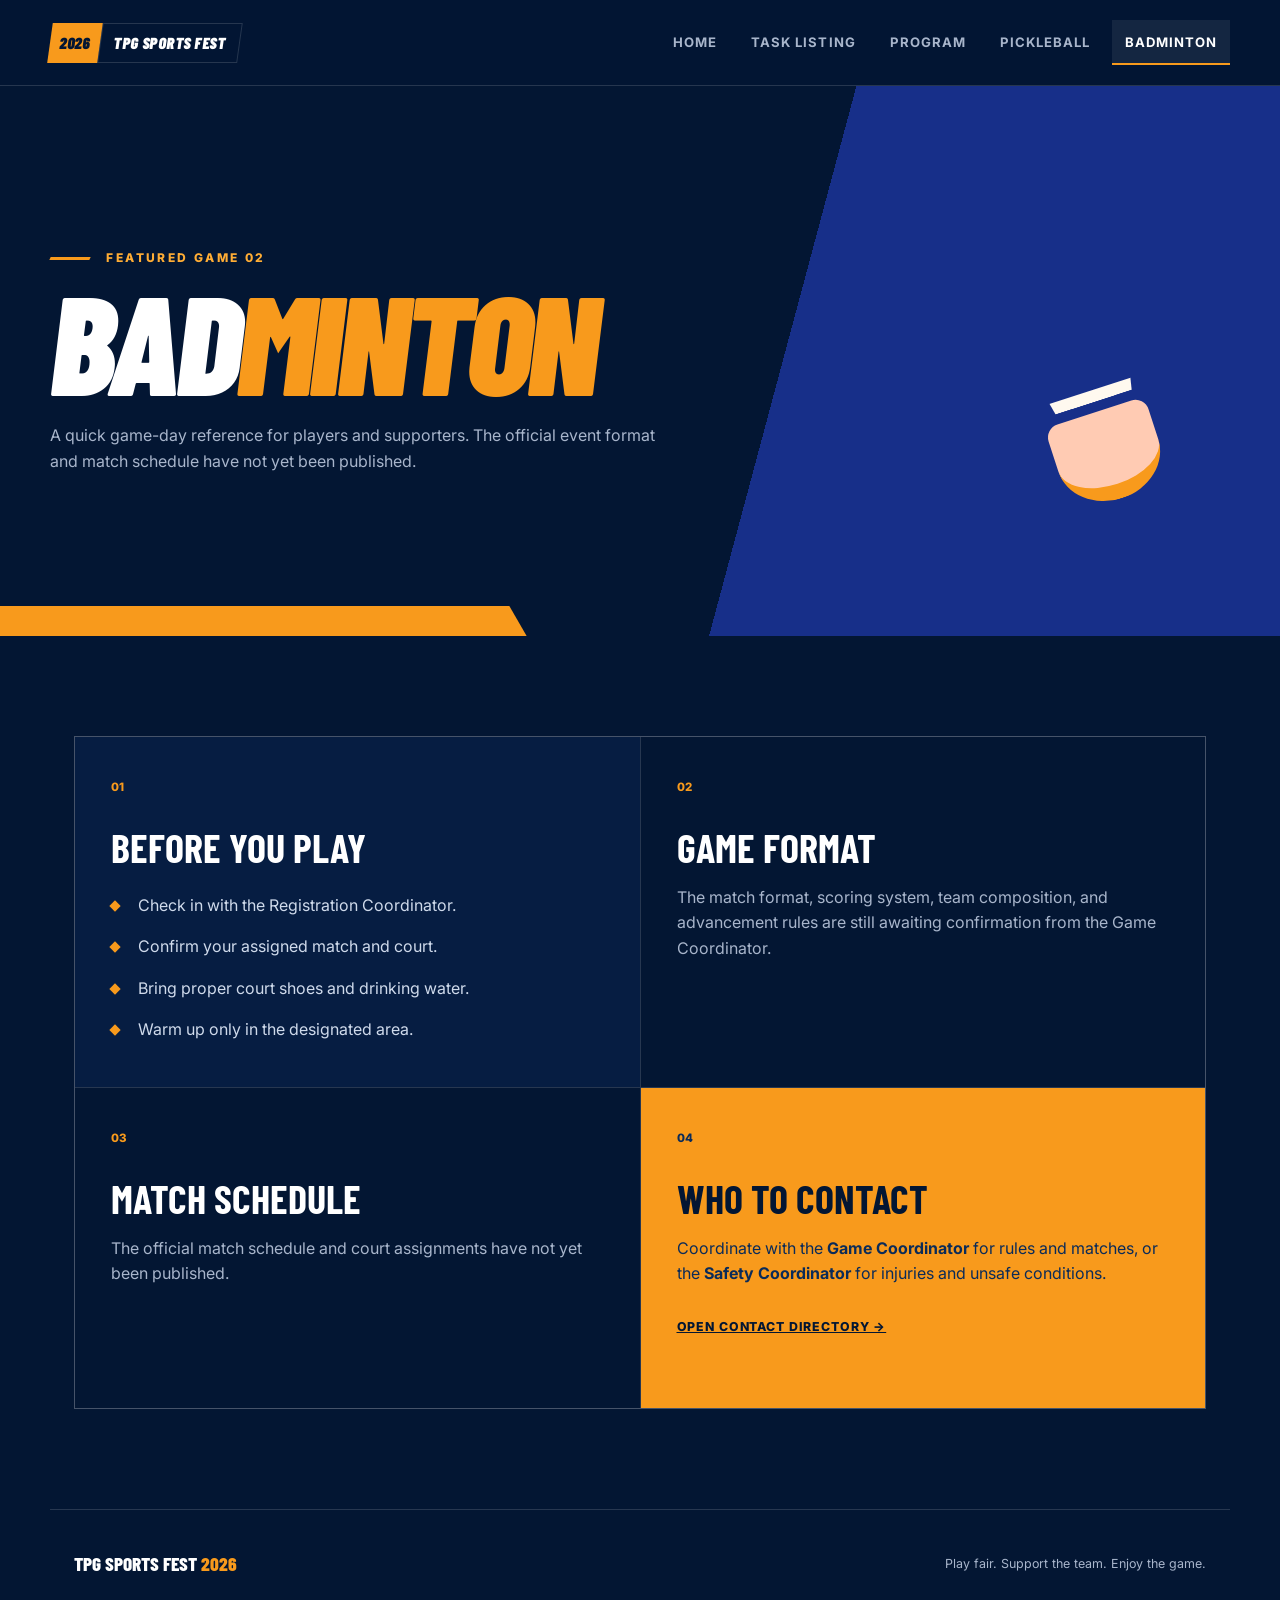
==== pages/badminton/index.html @ 9390f643 "feat: base pages" ====
<!doctype html>
<html lang="en">
<head>
  <meta charset="utf-8"><meta name="viewport" content="width=device-width, initial-scale=1"><meta name="description" content="TPG Sports Fest 2026 Badminton game guide."><title>Badminton | TPG Sports Fest 2026</title>
  <link rel="preconnect" href="https://fonts.googleapis.com"><link rel="preconnect" href="https://fonts.gstatic.com" crossorigin><link href="https://fonts.googleapis.com/css2?family=Barlow+Condensed:ital,wght@0,700;0,800;0,900;1,800;1,900&family=Inter:wght@400;500;600;700;800&display=swap" rel="stylesheet"><link rel="stylesheet" href="assets/css/badminton-page.css"><script src="assets/js/badminton-page.js" defer></script>
</head>
<body>
  <header class="siteHeader"><a class="eventBrand" href="../../index.html" aria-label="TPG Sports Fest 2026 home"><span class="eventBrandYear">2026</span><span class="eventBrandName">TPG Sports Fest</span></a><button class="navigationToggle" type="button" aria-expanded="false" aria-controls="primaryNavigation"><span class="visuallyHidden">Open navigation</span><span></span><span></span><span></span></button><nav class="primaryNavigation" id="primaryNavigation" aria-label="Primary navigation"><a href="../../index.html">Home</a><a href="../task-listing/">Task Listing</a><a href="../program/">Program</a><a href="../pickleball/">Pickleball</a><a class="isActive" href="../badminton/" aria-current="page">Badminton</a></nav></header>
  <main>
    <section class="gameHero gameHeroBadminton"><div class="gameHeroCopy"><p class="eyebrow"><span></span> Featured game 02</p><h1>Bad<em>minton</em></h1><p>A quick game-day reference for players and supporters. The official event format and match schedule have not yet been published.</p></div><div class="sportGraphic sportGraphicShuttlecock" aria-hidden="true"><span></span><i></i><b></b></div></section>
    <section class="contentSection">
      <div class="gameInformationGrid">
        <article class="informationCard informationCardFeatured"><span class="informationNumber">01</span><h2>Before you play</h2><ul class="checkList"><li>Check in with the Registration Coordinator.</li><li>Confirm your assigned match and court.</li><li>Bring proper court shoes and drinking water.</li><li>Warm up only in the designated area.</li></ul></article>
        <article class="informationCard"><span class="informationNumber">02</span><h2>Game format</h2><p>The match format, scoring system, team composition, and advancement rules are still awaiting confirmation from the Game Coordinator.</p></article>
        <article class="informationCard"><span class="informationNumber">03</span><h2>Match schedule</h2><p>The official match schedule and court assignments have not yet been published.</p></article>
        <article class="informationCard informationCardAccent"><span class="informationNumber">04</span><h2>Who to contact</h2><p>Coordinate with the <strong>Game Coordinator</strong> for rules and matches, or the <strong>Safety Coordinator</strong> for injuries and unsafe conditions.</p><a href="../task-listing/">Open contact directory →</a></article>
      </div>
    </section>
  </main>
  <footer class="siteFooter"><p>TPG Sports Fest <span>2026</span></p><p>Play fair. Support the team. Enjoy the game.</p></footer>
</body>
</html>
---- pages/badminton/assets/css/badminton-page.css ----
:root {
  --navy-950: #031633;
  --navy-900: #061d42;
  --navy-800: #0a2b59;
  --blue-700: #173aa0;
  --orange-500: #f89a1c;
  --orange-400: #ffad35;
  --peach-200: #ffcbb3;
  --cream-100: #fff9ef;
  --white: #ffffff;
  --muted-blue: #a8b5cb;
  --border-blue: rgba(255, 255, 255, 0.14);
  --heading-font: "Barlow Condensed", Impact, sans-serif;
  --body-font: "Inter", Arial, sans-serif;
  --content-width: 1180px;
}

* { box-sizing: border-box; }
html { scroll-behavior: smooth; }
body { margin: 0; background: var(--navy-950); color: var(--white); font-family: var(--body-font); line-height: 1.6; }
a { color: inherit; }
button { font: inherit; }
.visuallyHidden { position: absolute; width: 1px; height: 1px; padding: 0; margin: -1px; overflow: hidden; clip: rect(0, 0, 0, 0); white-space: nowrap; border: 0; }

.siteHeader { min-height: 86px; padding: 0 max(24px, calc((100% - var(--content-width)) / 2)); display: flex; align-items: center; justify-content: space-between; border-bottom: 1px solid var(--border-blue); background: rgba(3, 22, 51, 0.96); position: sticky; top: 0; z-index: 20; backdrop-filter: blur(14px); }
.eventBrand { display: flex; align-items: stretch; text-decoration: none; text-transform: uppercase; font-family: var(--heading-font); font-weight: 900; letter-spacing: .03em; transform: skew(-8deg); }
.eventBrandYear { background: var(--orange-500); color: var(--navy-950); padding: 7px 10px; }
.eventBrandName { border: 1px solid var(--border-blue); padding: 6px 13px; }
.primaryNavigation { display: flex; align-items: center; gap: 8px; }
.primaryNavigation a { color: var(--muted-blue); text-decoration: none; font-size: .82rem; font-weight: 700; text-transform: uppercase; letter-spacing: .08em; padding: 12px 13px; transition: color .2s ease, background .2s ease; }
.primaryNavigation a:hover, .primaryNavigation a.isActive { color: var(--white); background: rgba(255, 255, 255, .07); }
.primaryNavigation a.isActive { box-shadow: inset 0 -2px var(--orange-500); }
.navigationToggle { display: none; border: 0; background: transparent; width: 42px; height: 42px; padding: 9px; }
.navigationToggle span:not(.visuallyHidden) { display: block; height: 2px; margin: 5px 0; background: var(--white); }

.heroSection { min-height: 720px; max-width: 1440px; margin: 0 auto; padding: 90px max(24px, calc((100% - var(--content-width)) / 2)); display: grid; grid-template-columns: minmax(0, 1.5fr) minmax(280px, .65fr); gap: clamp(50px, 10vw, 150px); align-items: center; position: relative; overflow: hidden; background: linear-gradient(112deg, var(--navy-950) 0%, var(--navy-950) 67%, #092453 67%); }
.heroSection::after { content: ""; position: absolute; width: 560px; height: 560px; border: 1px solid rgba(255,255,255,.05); border-radius: 50%; right: -180px; top: 50px; box-shadow: 0 0 0 70px rgba(255,255,255,.018), 0 0 0 140px rgba(255,255,255,.014); }
.heroCopy { position: relative; z-index: 2; }
.eyebrow, .sectionKicker { margin: 0 0 18px; color: var(--orange-400); font-size: .75rem; text-transform: uppercase; letter-spacing: .2em; font-weight: 800; }
.eyebrow span { display: inline-block; width: 40px; height: 3px; margin-right: 11px; vertical-align: middle; background: var(--orange-500); transform: skew(-25deg); }
h1, h2, h3, p { margin-top: 0; }
.heroCopy h1, .pageHero h1, .gameHero h1 { margin-bottom: 26px; font-family: var(--heading-font); font-size: clamp(4.5rem, 9.5vw, 8.8rem); font-weight: 900; font-style: italic; text-transform: uppercase; line-height: .78; letter-spacing: -.035em; }
.heroCopy h1 em, .pageHero h1 em, .gameHero h1 em { color: var(--orange-500); font-style: inherit; }
.heroIntroduction { max-width: 650px; margin-bottom: 34px; color: #cfdaeb; font-size: clamp(1rem, 2vw, 1.18rem); }
.heroActions { display: flex; flex-wrap: wrap; gap: 12px; }
.button { display: inline-flex; align-items: center; justify-content: center; min-height: 52px; padding: 0 22px; text-decoration: none; text-transform: uppercase; font-size: .78rem; font-weight: 800; letter-spacing: .09em; border: 1px solid var(--border-blue); transition: transform .2s ease, background .2s ease; }
.button:hover { transform: translateY(-2px); }
.buttonPrimary { gap: 35px; background: var(--orange-500); border-color: var(--orange-500); color: var(--navy-950); }
.buttonSecondary:hover { background: rgba(255,255,255,.07); }
.heroScoreCard { position: relative; z-index: 2; padding: 34px; border: 1px solid rgba(255,255,255,.2); background: rgba(3,22,51,.55); backdrop-filter: blur(8px); }
.scoreCardLabel { display: inline-block; background: var(--peach-200); color: var(--navy-950); padding: 4px 10px; text-transform: uppercase; font-size: .68rem; font-weight: 800; letter-spacing: .12em; transform: skew(-8deg); }
.scoreCardNumber { margin: 12px 0 -12px; color: var(--white); font-family: var(--heading-font); font-size: 9rem; font-weight: 900; line-height: 1; }
.heroScoreCard > p { color: var(--orange-400); text-transform: uppercase; letter-spacing: .13em; font-size: .75rem; font-weight: 800; }
.scoreCardDivider { height: 1px; background: var(--border-blue); margin: 25px 0; }
.heroScoreCard ul { list-style: none; margin: 0; padding: 0; }
.heroScoreCard li { padding: 8px 0; font-weight: 700; }
.heroScoreCard li span { color: var(--orange-500); margin-right: 18px; font-size: .72rem; }
.heroDecoration { position: absolute; z-index: 1; background: var(--orange-500); transform: skew(-30deg); }
.heroDecorationTop { width: 280px; height: 28px; top: 0; left: -35px; box-shadow: 130px 0 var(--peach-200); }
.heroDecorationBottom { width: 380px; height: 50px; right: -90px; bottom: 0; box-shadow: -160px 0 var(--blue-700); }

.quickLinksSection, .contentSection { max-width: var(--content-width); margin: 0 auto; padding: 100px 24px; }
.sectionHeading { margin-bottom: 46px; }
.sectionHeading h2, .reminderBanner h2, .calloutSection h2 { margin-bottom: 0; font-family: var(--heading-font); font-size: clamp(2.8rem, 6vw, 4.8rem); text-transform: uppercase; line-height: .95; }
.sectionHeadingHorizontal { display: grid; grid-template-columns: 1fr minmax(280px, 480px); gap: 50px; align-items: end; }
.sectionHeadingHorizontal > p { color: var(--muted-blue); margin-bottom: 2px; }
.quickLinkGrid { display: grid; grid-template-columns: repeat(2, 1fr); border-top: 1px solid var(--border-blue); }
.quickLinkCard { min-height: 190px; padding: 30px; display: grid; grid-template-columns: 40px 1fr auto; gap: 22px; align-items: start; border-right: 1px solid var(--border-blue); border-bottom: 1px solid var(--border-blue); text-decoration: none; transition: background .2s ease; }
.quickLinkCard:nth-child(even) { border-right: 0; }
.quickLinkCard:hover { background: rgba(255,255,255,.045); }
.quickLinkNumber, .informationNumber { color: var(--orange-500); font-size: .72rem; font-weight: 800; }
.quickLinkCard h3 { margin-bottom: 8px; font-family: var(--heading-font); font-size: 2rem; text-transform: uppercase; }
.quickLinkCard p { margin-bottom: 0; color: var(--muted-blue); font-size: .92rem; }
.quickLinkArrow { color: var(--orange-500); font-size: 1.4rem; }
.reminderBanner { max-width: 1440px; margin: 20px auto 0; padding: 68px max(24px, calc((100% - var(--content-width)) / 2)); display: grid; grid-template-columns: 1.1fr .9fr; gap: 70px; align-items: center; color: var(--navy-950); background: var(--orange-500); position: relative; overflow: hidden; }
.reminderBanner::after { content: ""; position: absolute; width: 180px; height: 120%; right: 3%; top: -10%; border: 24px solid rgba(3,22,51,.1); transform: skew(-25deg); }
.reminderBanner .sectionKicker { color: var(--navy-800); }
.reminderBanner > p { margin: 0; font-weight: 600; position: relative; z-index: 1; }

.pageHero { min-height: 390px; padding: 75px max(24px, calc((100% - var(--content-width)) / 2)); display: flex; justify-content: space-between; align-items: flex-end; background: linear-gradient(110deg, var(--navy-950), var(--navy-900)); overflow: hidden; position: relative; border-bottom: 1px solid var(--border-blue); }
.pageHero::before { content: ""; position: absolute; width: 500px; height: 120px; right: -80px; top: -25px; background: var(--orange-500); transform: skew(-32deg); box-shadow: -130px 0 var(--peach-200), 130px 0 var(--blue-700); opacity: .9; }
.pageHero > div { position: relative; z-index: 2; max-width: 780px; }
.pageHero h1 { margin-bottom: 20px; font-size: clamp(4.4rem, 9vw, 7.5rem); }
.pageHero > div > p:last-child { max-width: 650px; margin-bottom: 0; color: var(--muted-blue); }
.pageHeroNumber { font-family: var(--heading-font); font-weight: 900; color: rgba(255,255,255,.04); font-size: 15rem; line-height: .65; position: absolute; right: max(24px, calc((100% - var(--content-width)) / 2)); bottom: -15px; }

.roleTableWrapper { overflow-x: auto; border: 1px solid var(--border-blue); }
.roleTable { width: 100%; min-width: 820px; border-collapse: collapse; }
.roleTable th { padding: 18px 22px; text-align: left; color: var(--orange-400); background: rgba(255,255,255,.045); text-transform: uppercase; font-size: .68rem; letter-spacing: .15em; }
.roleTable td { padding: 24px 22px; border-top: 1px solid var(--border-blue); color: #cfdaeb; }
.roleTable td:first-child { display: flex; align-items: center; gap: 15px; color: var(--white); }
.roleIndex { color: var(--orange-500); font-size: .7rem; font-weight: 800; }
.assignmentPending { display: inline-block; color: var(--peach-200); border: 1px solid rgba(255,203,179,.3); padding: 5px 10px; font-size: .72rem; text-transform: uppercase; letter-spacing: .08em; font-weight: 700; white-space: nowrap; }
.calloutSection { max-width: var(--content-width); margin: 0 auto 100px; padding: 50px; display: grid; grid-template-columns: auto 1fr; gap: 34px; align-items: center; border: 1px solid rgba(248,154,28,.4); background: linear-gradient(115deg, rgba(248,154,28,.14), rgba(248,154,28,.03)); }
.calloutMark { width: 80px; height: 80px; display: grid; place-items: center; border-radius: 50%; background: var(--orange-500); color: var(--navy-950); font-family: var(--heading-font); font-size: 3.7rem; font-weight: 900; }
.calloutSection h2 { font-size: clamp(2rem, 4vw, 3.3rem); margin-bottom: 10px; }
.calloutSection p:last-child { margin: 0; color: var(--muted-blue); }

.programTimeline { list-style: none; margin: 0; padding: 0; border-top: 1px solid var(--border-blue); }
.programTimeline li { min-height: 145px; display: grid; grid-template-columns: 60px 190px 1fr; gap: 28px; align-items: center; border-bottom: 1px solid var(--border-blue); }
.programStep { color: var(--orange-500); font-size: .74rem; font-weight: 800; }
.programTime { color: var(--peach-200); text-transform: uppercase; font-size: .7rem; letter-spacing: .08em; font-weight: 700; }
.programTimeline h3 { margin-bottom: 6px; font-family: var(--heading-font); font-size: 2rem; text-transform: uppercase; }
.programTimeline p { color: var(--muted-blue); margin-bottom: 0; }

.gameHero { min-height: 550px; padding: 85px max(24px, calc((100% - var(--content-width)) / 2)); display: grid; grid-template-columns: 1.2fr .8fr; align-items: center; overflow: hidden; position: relative; }
.gameHeroPickleball { background: linear-gradient(105deg, var(--navy-950) 0 60%, #0b2c59 60%); }
.gameHeroBadminton { background: linear-gradient(105deg, var(--navy-950) 0 60%, #172f89 60%); }
.gameHero::after { content: ""; position: absolute; left: 0; bottom: 0; width: 42%; height: 30px; background: var(--orange-500); transform: skew(30deg) translateX(-20px); }
.gameHeroCopy { max-width: 760px; z-index: 2; }
.gameHero h1 { font-size: clamp(5rem, 11vw, 9rem); margin-bottom: 28px; }
.gameHeroCopy > p:last-child { max-width: 610px; color: var(--muted-blue); margin: 0; }
.sportGraphic { width: 310px; height: 310px; justify-self: end; position: relative; z-index: 2; transform: rotate(-18deg); }
.sportGraphicPaddle span { width: 165px; height: 210px; position: absolute; left: 28px; top: 0; border-radius: 55% 55% 48% 48%; background: var(--orange-500); border: 14px solid var(--peach-200); box-shadow: inset 0 0 0 4px var(--navy-950); }
.sportGraphicPaddle span::after { content: ""; position: absolute; width: 45px; height: 102px; background: var(--peach-200); left: 46px; bottom: -90px; border-radius: 0 0 18px 18px; box-shadow: inset 0 -40px var(--navy-950); }
.sportGraphicPaddle i { position: absolute; width: 72px; height: 72px; right: 0; top: 35px; border-radius: 50%; background: var(--cream-100); box-shadow: inset 10px -8px 0 rgba(0,0,0,.1); }
.sportGraphicPaddle i::before, .sportGraphicPaddle i::after { content: ""; position: absolute; width: 6px; height: 6px; border-radius: 50%; background: var(--navy-800); top: 18px; left: 20px; box-shadow: 22px 6px var(--navy-800), 5px 23px var(--navy-800), 31px 30px var(--navy-800); }
.sportGraphicShuttlecock span { position: absolute; left: 105px; bottom: 10px; width: 105px; height: 90px; border-radius: 15px 15px 55% 55%; background: var(--peach-200); border-bottom: 15px solid var(--orange-500); }
.sportGraphicShuttlecock i, .sportGraphicShuttlecock b { position: absolute; width: 200px; height: 190px; left: 60px; top: 10px; border: 12px solid var(--cream-100); border-top: 0; clip-path: polygon(10% 0, 90% 0, 70% 100%, 30% 100%); }
.sportGraphicShuttlecock b { width: 110px; left: 105px; border-width: 7px; }
.gameInformationGrid { display: grid; grid-template-columns: repeat(2, 1fr); gap: 1px; background: var(--border-blue); border: 1px solid var(--border-blue); }
.informationCard { min-height: 320px; padding: 36px; background: var(--navy-950); }
.informationCard h2 { margin: 28px 0 18px; font-family: var(--heading-font); font-size: 2.5rem; text-transform: uppercase; line-height: 1; }
.informationCard p { color: var(--muted-blue); }
.informationCardFeatured { background: var(--navy-900); }
.informationCardAccent { background: var(--orange-500); color: var(--navy-950); }
.informationCardAccent .informationNumber, .informationCardAccent p { color: var(--navy-800); }
.informationCardAccent a { display: inline-block; margin-top: 14px; font-size: .77rem; font-weight: 800; text-transform: uppercase; letter-spacing: .07em; }
.checkList { margin: 0; padding: 0; list-style: none; color: #cfdaeb; }
.checkList li { position: relative; padding: 8px 0 8px 27px; }
.checkList li::before { content: ""; position: absolute; width: 8px; height: 8px; left: 0; top: 17px; background: var(--orange-500); transform: rotate(45deg); }

.siteFooter { max-width: var(--content-width); min-height: 110px; margin: 0 auto; padding: 30px 24px; display: flex; justify-content: space-between; align-items: center; border-top: 1px solid var(--border-blue); color: var(--muted-blue); font-size: .78rem; }
.siteFooter p { margin: 0; }
.siteFooter p:first-child { font-family: var(--heading-font); font-size: 1.2rem; text-transform: uppercase; font-weight: 800; color: var(--white); }
.siteFooter span { color: var(--orange-500); }

@media (max-width: 900px) {
  .navigationToggle { display: block; cursor: pointer; }
  .primaryNavigation { display: none; position: absolute; top: 86px; left: 0; right: 0; padding: 14px 24px 24px; flex-direction: column; align-items: stretch; background: var(--navy-950); border-bottom: 1px solid var(--border-blue); }
  .primaryNavigation.isOpen { display: flex; }
  .primaryNavigation a { padding: 14px; }
  .heroSection { grid-template-columns: 1fr; padding-top: 70px; }
  .heroScoreCard { max-width: 420px; }
  .sectionHeadingHorizontal, .reminderBanner { grid-template-columns: 1fr; gap: 25px; }
  .gameHero { grid-template-columns: 1fr; }
  .sportGraphic { position: absolute; right: -100px; bottom: -85px; opacity: .28; }
}

@media (max-width: 640px) {
  .siteHeader { min-height: 74px; }
  .eventBrandName { display: none; }
  .primaryNavigation { top: 74px; }
  .heroSection { min-height: auto; padding-top: 70px; padding-bottom: 80px; }
  .heroCopy h1 { font-size: 4.2rem; }
  .heroScoreCard { padding: 25px; }
  .scoreCardNumber { font-size: 6.5rem; }
  .quickLinksSection, .contentSection { padding: 70px 20px; }
  .quickLinkGrid, .gameInformationGrid { grid-template-columns: 1fr; }
  .quickLinkCard { grid-template-columns: 30px 1fr auto; border-right: 0; padding: 25px 12px; }
  .reminderBanner { padding-top: 55px; padding-bottom: 55px; }
  .pageHero { min-height: 330px; padding-top: 60px; }
  .pageHero h1, .gameHero h1 { font-size: 4.5rem; }
  .pageHeroNumber { display: none; }
  .calloutSection { margin: 0 20px 70px; padding: 30px 24px; grid-template-columns: 1fr; }
  .calloutMark { width: 58px; height: 58px; font-size: 2.7rem; }
  .programTimeline li { grid-template-columns: 42px 1fr; gap: 15px; padding: 25px 0; }
  .programTime { grid-column: 2; }
  .programTimeline li > div:last-child { grid-column: 2; }
  .gameHero { min-height: 480px; padding-top: 65px; padding-bottom: 75px; }
  .informationCard { min-height: auto; padding: 30px 25px; }
  .siteFooter { flex-direction: column; justify-content: center; gap: 8px; text-align: center; }
}

@media (prefers-reduced-motion: reduce) {
  html { scroll-behavior: auto; }
  *, *::before, *::after { transition-duration: .01ms !important; }
}
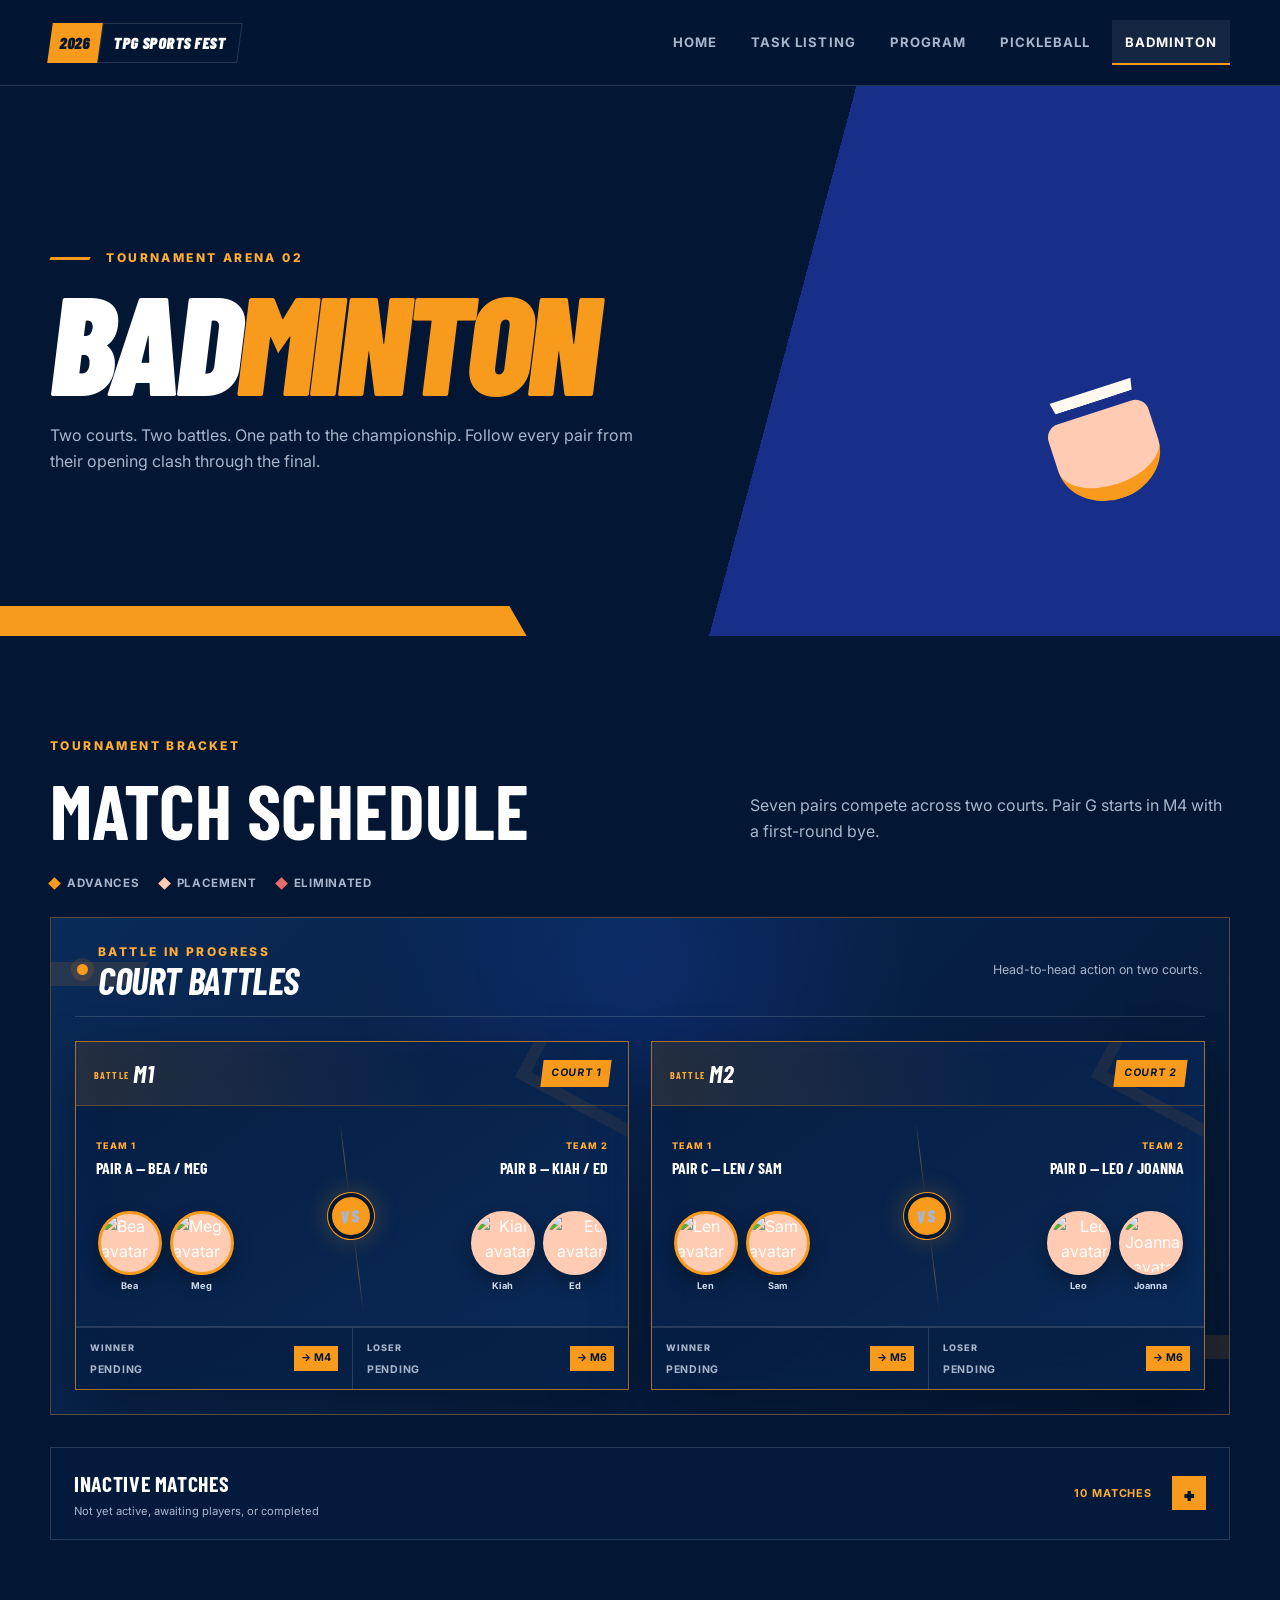
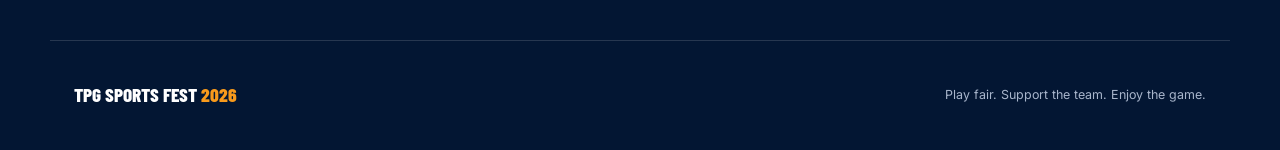
==== commit 6213c9d4: "fix: badminton match up and guide" ====
--- a/pages/badminton/index.html
+++ b/pages/badminton/index.html
@@ -7,14 +7,12 @@
 <body>
   <header class="siteHeader"><a class="eventBrand" href="../../index.html" aria-label="TPG Sports Fest 2026 home"><span class="eventBrandYear">2026</span><span class="eventBrandName">TPG Sports Fest</span></a><button class="navigationToggle" type="button" aria-expanded="false" aria-controls="primaryNavigation"><span class="visuallyHidden">Open navigation</span><span></span><span></span><span></span></button><nav class="primaryNavigation" id="primaryNavigation" aria-label="Primary navigation"><a href="../../index.html">Home</a><a href="../task-listing/">Task Listing</a><a href="../program/">Program</a><a href="../pickleball/">Pickleball</a><a class="isActive" href="../badminton/" aria-current="page">Badminton</a></nav></header>
   <main>
-    <section class="gameHero gameHeroBadminton"><div class="gameHeroCopy"><p class="eyebrow"><span></span> Featured game 02</p><h1>Bad<em>minton</em></h1><p>A quick game-day reference for players and supporters. The official event format and match schedule have not yet been published.</p></div><div class="sportGraphic sportGraphicShuttlecock" aria-hidden="true"><span></span><i></i><b></b></div></section>
-    <section class="contentSection">
-      <div class="gameInformationGrid">
-        <article class="informationCard informationCardFeatured"><span class="informationNumber">01</span><h2>Before you play</h2><ul class="checkList"><li>Check in with the Registration Coordinator.</li><li>Confirm your assigned match and court.</li><li>Bring proper court shoes and drinking water.</li><li>Warm up only in the designated area.</li></ul></article>
-        <article class="informationCard"><span class="informationNumber">02</span><h2>Game format</h2><p>The match format, scoring system, team composition, and advancement rules are still awaiting confirmation from the Game Coordinator.</p></article>
-        <article class="informationCard"><span class="informationNumber">03</span><h2>Match schedule</h2><p>The official match schedule and court assignments have not yet been published.</p></article>
-        <article class="informationCard informationCardAccent"><span class="informationNumber">04</span><h2>Who to contact</h2><p>Coordinate with the <strong>Game Coordinator</strong> for rules and matches, or the <strong>Safety Coordinator</strong> for injuries and unsafe conditions.</p><a href="../task-listing/">Open contact directory →</a></article>
-      </div>
+    <section class="gameHero gameHeroBadminton"><div class="gameHeroCopy"><p class="eyebrow"><span></span> Tournament arena 02</p><h1>Bad<em>minton</em></h1><p>Two courts. Two battles. One path to the championship. Follow every pair from their opening clash through the final.</p></div><div class="sportGraphic sportGraphicShuttlecock" aria-hidden="true"><span></span><i></i><b></b></div></section>
+    <section class="contentSection tournamentScheduleSection" aria-labelledby="badmintonScheduleHeading">
+      <div class="sectionHeading sectionHeadingHorizontal"><div><p class="sectionKicker">Tournament bracket</p><h2 id="badmintonScheduleHeading">Match schedule</h2></div><p>Seven pairs compete across two courts. Pair G starts in M4 with a first-round bye.</p></div>
+      <div class="scheduleLegend" aria-label="Schedule legend"><span><i class="legendMark legendAdvance"></i> Advances</span><span><i class="legendMark legendPlacement"></i> Placement</span><span><i class="legendMark legendEliminated"></i> Eliminated</span></div>
+      <section class="activeCourtSection" aria-labelledby="activeCourtHeading"><div class="activeCourtHeading"><div><span class="activeCourtPulse" aria-hidden="true"></span><p class="sectionKicker">Battle in progress</p><h3 id="activeCourtHeading">Court battles</h3></div><p>Head-to-head action on two courts.</p></div><div class="activeMatchGrid" id="activeMatchGrid"></div></section>
+      <details class="inactiveMatchesAccordion"><summary><span><strong>Inactive matches</strong><small>Not yet active, awaiting players, or completed</small></span><b id="inactiveMatchCount"></b></summary><div class="badmintonBracketWrapper" tabindex="0" aria-label="Scrollable inactive badminton matches"><div class="badmintonBracketBoard" id="badmintonBracketBoard"></div></div></details>
     </section>
   </main>
   <footer class="siteFooter"><p>TPG Sports Fest <span>2026</span></p><p>Play fair. Support the team. Enjoy the game.</p></footer>
--- a/pages/badminton/assets/css/badminton-page.css
+++ b/pages/badminton/assets/css/badminton-page.css
@@ -130,6 +130,108 @@
 .checkList li { position: relative; padding: 8px 0 8px 27px; }
 .checkList li::before { content: ""; position: absolute; width: 8px; height: 8px; left: 0; top: 17px; background: var(--orange-500); transform: rotate(45deg); }
 
+.tournamentScheduleSection { max-width: 1440px; }
+.tournamentScheduleSection .sectionHeading { max-width: var(--content-width); margin-left: auto; margin-right: auto; }
+.scheduleLegend { max-width: var(--content-width); margin: -18px auto 24px; display: flex; flex-wrap: wrap; gap: 20px; color: var(--muted-blue); font-size: .72rem; font-weight: 700; letter-spacing: .06em; text-transform: uppercase; }
+.scheduleLegend span { display: inline-flex; align-items: center; gap: 8px; }
+.legendMark { width: 9px; height: 9px; display: inline-block; transform: rotate(45deg); }
+.legendAdvance { background: var(--orange-500); }
+.legendPlacement { background: var(--peach-200); }
+.legendEliminated { background: #e86b6b; }
+.activeCourtSection { max-width: var(--content-width); margin: 0 auto 32px; padding: 24px; position: relative; overflow: hidden; border: 1px solid rgba(248,154,28,.34); background: radial-gradient(circle at 50% 10%, rgba(23,58,160,.36), transparent 38%), linear-gradient(135deg, rgba(10,43,89,.95), rgba(3,22,51,.98)); }
+.activeCourtSection::before, .activeCourtSection::after { content: ""; position: absolute; width: 260px; height: 24px; background: var(--orange-500); opacity: .12; transform: skew(-32deg); }
+.activeCourtSection::before { top: 44px; left: -170px; }
+.activeCourtSection::after { right: -170px; bottom: 55px; }
+.activeCourtHeading { margin-bottom: 24px; padding: 0 2px 18px; display: flex; align-items: center; justify-content: space-between; gap: 25px; border-bottom: 1px solid var(--border-blue); position: relative; z-index: 1; }
+.activeCourtHeading > div { display: grid; grid-template-columns: auto 1fr; align-items: center; column-gap: 10px; }
+.activeCourtHeading .sectionKicker { grid-column: 2; margin-bottom: 3px; }
+.activeCourtHeading h3 { grid-column: 2; margin: 0; font-family: var(--heading-font); font-size: 2.35rem; font-style: italic; line-height: .9; letter-spacing: -.01em; text-transform: uppercase; }
+.activeCourtHeading > p { margin: 0; color: var(--muted-blue); font-size: .78rem; }
+.activeCourtPulse { grid-row: 1 / span 2; width: 11px; height: 11px; border-radius: 50%; background: var(--orange-500); box-shadow: 0 0 0 6px rgba(248,154,28,.12); animation: activeCourtPulse 1.8s ease-out infinite; }
+.activeMatchGrid { display: grid; grid-template-columns: repeat(2, minmax(0, 1fr)); gap: 22px; position: relative; z-index: 1; }
+.inactiveMatchesAccordion { max-width: var(--content-width); margin: 0 auto; border: 1px solid var(--border-blue); background: rgba(6,29,66,.65); }
+.inactiveMatchesAccordion > summary { min-height: 82px; padding: 18px 23px; display: flex; align-items: center; justify-content: space-between; gap: 20px; cursor: pointer; list-style: none; }
+.inactiveMatchesAccordion > summary::-webkit-details-marker { display: none; }
+.inactiveMatchesAccordion > summary::after { content: "+"; width: 34px; height: 34px; display: grid; place-items: center; flex: 0 0 auto; color: var(--navy-950); background: var(--orange-500); font-family: var(--heading-font); font-size: 1.5rem; font-weight: 900; }
+.inactiveMatchesAccordion[open] > summary::after { content: "−"; }
+.inactiveMatchesAccordion > summary > span { display: grid; gap: 2px; margin-right: auto; }
+.inactiveMatchesAccordion > summary strong { font-family: var(--heading-font); font-size: 1.35rem; letter-spacing: .03em; text-transform: uppercase; }
+.inactiveMatchesAccordion > summary small { color: var(--muted-blue); font-size: .7rem; }
+.inactiveMatchesAccordion > summary > b { color: var(--orange-400); font-size: .68rem; letter-spacing: .08em; text-transform: uppercase; }
+.badmintonBracketWrapper { overflow-x: auto; padding: 5px 0 24px; scrollbar-color: var(--orange-500) var(--navy-900); }
+.badmintonBracketWrapper:focus-visible { outline: 2px solid var(--orange-500); outline-offset: 4px; }
+.badmintonBracketBoard { width: max-content; min-width: 100%; padding: 20px 22px 0; display: grid; grid-auto-flow: column; grid-auto-columns: 286px; gap: 30px; align-items: stretch; border-top: 1px solid var(--border-blue); }
+.bracketSetColumn { min-height: 600px; display: grid; grid-template-rows: auto 1fr; position: relative; }
+.bracketSetColumn:not(:last-child)::after { content: "→"; position: absolute; top: 50%; right: -23px; color: rgba(248,154,28,.7); font-family: var(--heading-font); font-size: 1.5rem; font-weight: 900; transform: translateY(-50%); }
+.bracketSetHeader { min-height: 68px; padding: 0 5px 14px; display: flex; align-items: center; gap: 13px; border-bottom: 2px solid var(--orange-500); }
+.bracketSetHeader span { color: var(--orange-500); font-size: .65rem; font-weight: 800; letter-spacing: .12em; }
+.bracketSetHeader h3 { margin: 0; font-family: var(--heading-font); font-size: 2rem; line-height: 1; text-transform: uppercase; }
+.bracketMatchList { padding-top: 22px; display: flex; flex-direction: column; justify-content: space-evenly; gap: 24px; }
+.bracketMatchCard { border: 1px solid var(--border-blue); background: linear-gradient(145deg, var(--navy-900), rgba(10,43,89,.72)); box-shadow: 0 18px 45px rgba(0,0,0,.15); transition: border-color .2s ease, transform .2s ease; }
+.bracketMatchCard:hover { border-color: rgba(248,154,28,.55); transform: translateY(-3px); }
+.bracketMatchCard.isFinalMatch { border-color: var(--orange-500); box-shadow: 0 18px 55px rgba(248,154,28,.13); }
+.bracketMatchCard.isActiveMatch { position: relative; overflow: hidden; border-color: rgba(248,154,28,.66); background: linear-gradient(145deg, rgba(6,29,66,.98), rgba(10,43,89,.92)); box-shadow: 0 24px 55px rgba(0,0,0,.28), inset 0 0 40px rgba(23,58,160,.1); }
+.bracketMatchCard.isActiveMatch::after { content: ""; position: absolute; top: -42px; right: -55px; width: 125px; height: 95px; border: 12px solid rgba(248,154,28,.08); transform: rotate(28deg); pointer-events: none; }
+.bracketMatchCard > header { min-height: 49px; padding: 11px 14px; display: flex; align-items: center; justify-content: space-between; border-bottom: 1px solid var(--border-blue); background: rgba(255,255,255,.035); }
+.bracketMatchCard > header strong { color: var(--orange-400); font-family: var(--heading-font); font-size: 1.15rem; letter-spacing: .06em; }
+.bracketMatchCard > header span { color: var(--muted-blue); font-size: .65rem; font-weight: 700; letter-spacing: .08em; text-transform: uppercase; }
+.bracketMatchCard.isActiveMatch > header { min-height: 58px; padding: 12px 18px; border-bottom-color: rgba(248,154,28,.28); background: linear-gradient(90deg, rgba(248,154,28,.13), transparent 65%); }
+.bracketMatchCard.isActiveMatch > header strong { color: var(--white); font-size: 1.55rem; font-style: italic; }
+.bracketMatchCard.isActiveMatch > header strong::before { content: "Battle "; color: var(--orange-400); font-size: .62rem; font-style: normal; letter-spacing: .14em; text-transform: uppercase; vertical-align: middle; }
+.bracketMatchCard.isActiveMatch > header span { padding: 5px 9px; color: var(--navy-950); background: var(--orange-500); transform: skew(-7deg); }
+.bracketParticipantList { padding: 12px 14px; }
+.bracketParticipantSlot { min-height: 58px; padding: 9px 0; display: grid; align-content: center; gap: 2px; }
+.bracketParticipantSlot + .bracketParticipantSlot { border-top: 1px solid var(--border-blue); }
+.bracketParticipantList span, .bracketOutcomePath > span { color: var(--muted-blue); font-size: .57rem; font-weight: 800; letter-spacing: .11em; text-transform: uppercase; }
+.bracketParticipantList strong { color: var(--white); font-size: .78rem; line-height: 1.35; }
+.playerAvatarList { margin-top: 9px; display: flex; gap: 9px; }
+.playerAvatarList figure { width: 66px; margin: 0; display: grid; justify-items: center; gap: 4px; }
+.playerAvatarList img { width: 64px; height: 64px; display: block; object-fit: cover; background: var(--peach-200); border: 2px solid rgba(255,255,255,.22); border-radius: 50%; }
+.playerAvatarList figcaption { width: 100%; overflow: hidden; color: #cfdaeb; font-size: .58rem; font-weight: 700; text-align: center; text-overflow: ellipsis; white-space: nowrap; }
+.activeMatchGrid .bracketParticipantList { min-height: 220px; padding: 18px 14px; display: grid; grid-template-columns: minmax(0, 1fr) 48px minmax(0, 1fr); align-items: center; gap: 4px; }
+.activeMatchGrid .bracketParticipantSlot { min-width: 0; padding: 12px 6px; border: 0; background: transparent; }
+.activeMatchGrid .bracketParticipantSlot + .bracketParticipantSlot { border-top: 0; }
+.activeMatchGrid .bracketParticipantSlot > span { display: inline-block; margin-bottom: 4px; color: var(--orange-400); }
+.activeMatchGrid .bracketParticipantSlot > strong { display: block; min-height: 36px; font-family: var(--heading-font); font-size: 1rem; line-height: 1.05; text-transform: uppercase; }
+.activeMatchGrid .isTeamTwo { text-align: right; }
+.activeMatchGrid .isTeamTwo .playerAvatarList { justify-content: flex-end; }
+.activeMatchGrid .playerAvatarList { margin-top: 13px; gap: 5px; }
+.activeMatchGrid .playerAvatarList figure { width: 67px; }
+.activeMatchGrid .playerAvatarList img { width: 64px; height: 64px; border-width: 3px; box-shadow: 0 8px 18px rgba(0,0,0,.3); }
+.activeMatchGrid .isTeamOne .playerAvatarList img { border-color: var(--orange-500); }
+.activeMatchGrid .isTeamTwo .playerAvatarList img { border-color: var(--peach-200); }
+.battleVersusMarker { width: 46px; height: 46px; display: grid; place-items: center; position: relative; color: var(--navy-950); background: var(--orange-500); border: 4px solid var(--navy-950); border-radius: 50%; box-shadow: 0 0 0 1px var(--orange-500), 0 0 26px rgba(248,154,28,.28); transform: rotate(-7deg); }
+.battleVersusMarker::before, .battleVersusMarker::after { content: ""; position: absolute; z-index: -1; width: 1px; height: 72px; background: linear-gradient(transparent, rgba(248,154,28,.4), transparent); }
+.battleVersusMarker::before { top: -76px; }
+.battleVersusMarker::after { bottom: -76px; }
+.battleVersusMarker span { font-family: var(--heading-font); font-size: 1.1rem; font-style: italic; font-weight: 900; }
+.isActiveMatch .bracketOutcomeList { display: grid; grid-template-columns: repeat(2, minmax(0, 1fr)); background: rgba(3,22,51,.42); }
+.isActiveMatch .bracketOutcomePath { border-top: 1px solid var(--border-blue); }
+.isActiveMatch .bracketOutcomePath + .bracketOutcomePath { border-left: 1px solid var(--border-blue); }
+.isActiveMatch .bracketOutcomePath.isMatch > b { padding: 4px 7px; color: var(--navy-950); background: var(--orange-500); }
+.bracketOutcomeList { border-top: 1px solid var(--border-blue); }
+.bracketOutcomePath { min-height: 62px; padding: 9px 14px; display: grid; grid-template-columns: 1fr auto; align-items: center; column-gap: 8px; }
+.bracketOutcomePath + .bracketOutcomePath { border-top: 1px solid var(--border-blue); }
+.bracketOutcomePath > span { grid-column: 1; }
+.bracketOutcomePath > strong { grid-column: 1; color: var(--white); font-size: .66rem; line-height: 1.3; }
+.bracketOutcomePath > strong.isPending { color: var(--muted-blue); letter-spacing: .07em; text-transform: uppercase; }
+.bracketOutcomePath > b { grid-column: 2; grid-row: 1 / span 2; font-size: .66rem; white-space: nowrap; }
+.bracketOutcomePath.isMatch > b { color: var(--orange-400); }
+.bracketOutcomePath.isPlacement > b { color: var(--peach-200); }
+.bracketOutcomePath.isEliminated > b { color: #ff8b8b; }
+.updateGuideReturnLink { color: var(--orange-400); font-size: .72rem; font-weight: 800; letter-spacing: .09em; text-decoration: none; text-transform: uppercase; }
+.updateGuideReturnLink:hover { color: var(--white); }
+.updateGuidePage { min-height: calc(100vh - 196px); padding: 90px 24px; }
+.badmintonUpdateNotes { max-width: var(--content-width); margin: 0 auto; padding: 46px 50px; display: grid; grid-template-columns: 140px 1fr; gap: 35px; border: 1px solid rgba(248,154,28,.4); background: linear-gradient(115deg, rgba(248,154,28,.14), rgba(248,154,28,.03)); }
+.badmintonUpdateNotes h1 { margin-bottom: 28px; font-family: var(--heading-font); font-size: clamp(3rem, 6vw, 5.2rem); line-height: .9; text-transform: uppercase; }
+.badmintonUpdateNotes h2 { margin: 35px 0 15px; font-family: var(--heading-font); font-size: clamp(2rem, 4vw, 3rem); line-height: 1; text-transform: uppercase; }
+.badmintonUpdateNotes ol { margin: 0 0 20px; padding-left: 21px; color: #cfdaeb; }
+.badmintonUpdateNotes li { padding: 4px 0 4px 7px; }
+.badmintonUpdateNotes p { margin-bottom: 0; color: var(--muted-blue); }
+.badmintonUpdateNotes code { padding: 2px 6px; color: var(--peach-200); background: rgba(3,22,51,.65); border: 1px solid var(--border-blue); font-size: .85em; overflow-wrap: anywhere; }
+.updateGuideWarning { margin-top: 28px; padding: 18px 20px; color: #cfdaeb; background: rgba(3,22,51,.6); border-left: 3px solid var(--orange-500); }
+.updateGuideWarning strong { color: var(--orange-400); }
+
 .siteFooter { max-width: var(--content-width); min-height: 110px; margin: 0 auto; padding: 30px 24px; display: flex; justify-content: space-between; align-items: center; border-top: 1px solid var(--border-blue); color: var(--muted-blue); font-size: .78rem; }
 .siteFooter p { margin: 0; }
 .siteFooter p:first-child { font-family: var(--heading-font); font-size: 1.2rem; text-transform: uppercase; font-weight: 800; color: var(--white); }
@@ -145,6 +247,8 @@
   .sectionHeadingHorizontal, .reminderBanner { grid-template-columns: 1fr; gap: 25px; }
   .gameHero { grid-template-columns: 1fr; }
   .sportGraphic { position: absolute; right: -100px; bottom: -85px; opacity: .28; }
+  .activeMatchGrid { grid-template-columns: 1fr; }
+  .badmintonUpdateNotes { grid-template-columns: 1fr; gap: 18px; }
 }
 
 @media (max-width: 640px) {
@@ -169,6 +273,20 @@
   .programTimeline li > div:last-child { grid-column: 2; }
   .gameHero { min-height: 480px; padding-top: 65px; padding-bottom: 75px; }
   .informationCard { min-height: auto; padding: 30px 25px; }
+  .scheduleLegend { margin-top: -16px; }
+  .activeCourtHeading { align-items: flex-start; flex-direction: column; }
+  .activeCourtSection { margin-left: -4px; margin-right: -4px; padding: 18px 14px; }
+  .activeMatchGrid .bracketParticipantList { grid-template-columns: minmax(0, 1fr) 42px minmax(0, 1fr); padding-left: 7px; padding-right: 7px; }
+  .activeMatchGrid .playerAvatarList { flex-wrap: wrap; }
+  .activeMatchGrid .playerAvatarList figure { width: 52px; }
+  .activeMatchGrid .playerAvatarList img { width: 50px; height: 50px; }
+  .battleVersusMarker { width: 40px; height: 40px; }
+  .inactiveMatchesAccordion > summary { padding-left: 18px; padding-right: 18px; }
+  .inactiveMatchesAccordion > summary small { max-width: 190px; }
+  .badmintonBracketBoard { grid-auto-columns: 270px; gap: 26px; }
+  .bracketSetColumn:not(:last-child)::after { right: -20px; }
+  .updateGuidePage { padding: 60px 20px; }
+  .badmintonUpdateNotes { padding: 32px 25px; }
   .siteFooter { flex-direction: column; justify-content: center; gap: 8px; text-align: center; }
 }
 
@@ -176,3 +294,9 @@
   html { scroll-behavior: auto; }
   *, *::before, *::after { transition-duration: .01ms !important; }
 }
+
+@keyframes activeCourtPulse {
+  0% { box-shadow: 0 0 0 0 rgba(248,154,28,.38); }
+  70% { box-shadow: 0 0 0 10px rgba(248,154,28,0); }
+  100% { box-shadow: 0 0 0 0 rgba(248,154,28,0); }
+}
